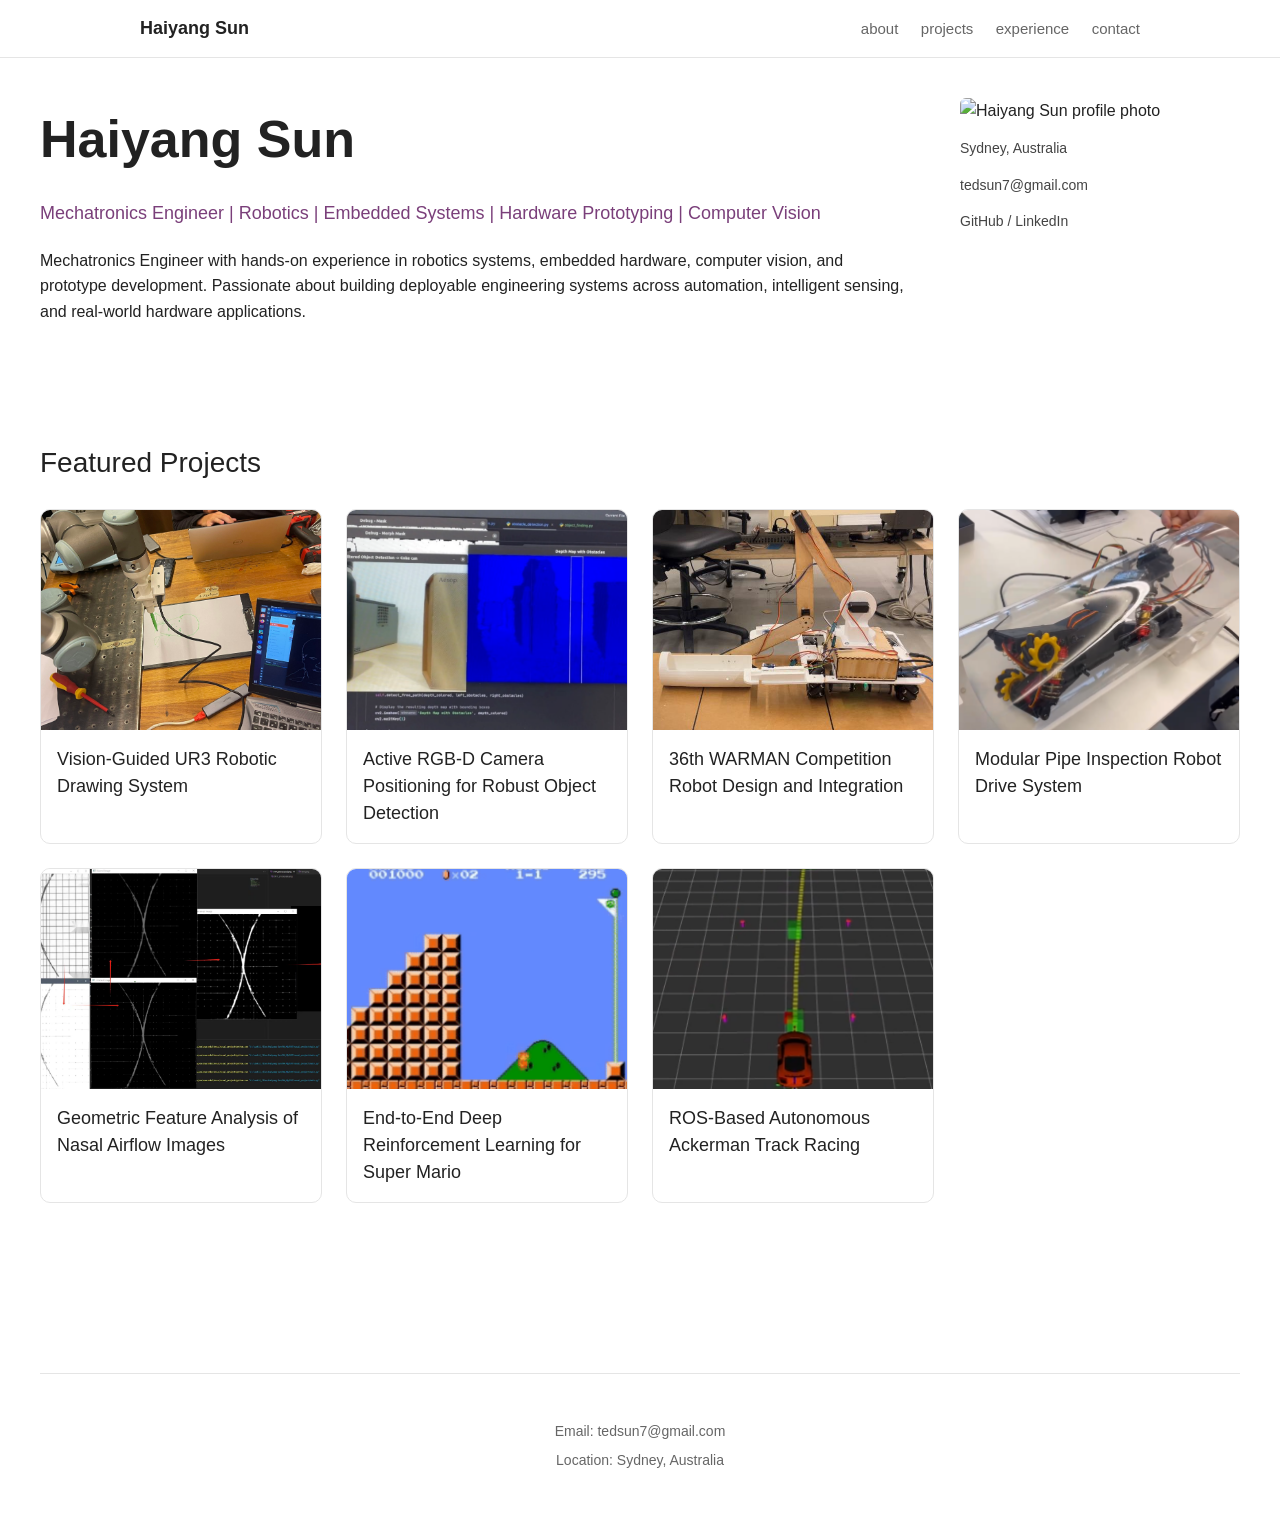
==== index.html @ cb41667a "Add files via upload" ====
<!DOCTYPE html>
<html lang="en">
<head>
  <meta charset="UTF-8" />
  <meta name="viewport" content="width=device-width, initial-scale=1.0" />
  <title>Haiyang Sun</title>
  <link rel="stylesheet" href="style.css" />
</head>
<body>
  <nav class="navbar">
    <div class="nav-container">
      <a href="#" class="nav-logo">Haiyang Sun</a>
      <div class="nav-links">
        <a href="#about">about</a>
        <a href="#projects">projects</a>
        <a href="#experience">experience</a>
        <a href="#contact">contact</a>
      </div>
    </div>
  </nav>

  <main class="container">
    <section id="about" class="hero">
      <div class="hero-text">
        <h1>Haiyang Sun</h1>
        <p class="subtitle">Mechatronics Engineer | Robotics | Embedded Systems | Hardware Prototyping | Computer Vision</p>
        <p>
          Mechatronics Engineer with hands-on experience in robotics systems, embedded hardware, computer vision, and prototype development. Passionate about building deployable engineering systems across automation, intelligent sensing, and real-world hardware applications.
        </p>
      </div>

      <div class="hero-image">
        <img src="images/test.jpg" alt="Haiyang Sun profile photo" />
        <div class="contact-mini">
          <p>Sydney, Australia</p>
          <p>tedsun7@gmail.com</p>
          <p>GitHub / LinkedIn</p>
        </div>
      </div>
    </section>

    <section id="projects" class="section">
      <h2>Featured Projects</h2>

      <div class="project-grid">
        <a href="projects/ur3.html" class="project-card">
          <img src="images/ur3.jpg" alt="UR3 Project" />
          <h3>Vision-Guided UR3 Robotic Drawing System</h3>
        </a>

        <a href="projects/rgbd.html" class="project-card">
          <img src="images/rgbd.jpg" alt="RGBD Project" />
          <h3>Active RGB-D Camera Positioning for Robust Object Detection</h3>
        </a>

        <a href="projects/warman.html" class="project-card">
          <img src="images/warman.jpg" alt="WARMAN Project" />
          <h3>36th WARMAN Competition Robot Design and Integration</h3>
        </a>

        <a href="projects/pipe_rob.html" class="project-card">
          <img src="images/pipe_rob.jpg" alt="PIPE_ROB Project" />
          <h3>Modular Pipe Inspection Robot Drive System</h3>
        </a>

        <a href="projects/airflow.html" class="project-card">
          <img src="images/airflow.jpg" alt="Airflow Project" />
          <h3>Geometric Feature Analysis of Nasal Airflow Images</h3>
        </a>

        <a href="projects/mario.html" class="project-card">
          <img src="images/mario.jpg" alt="Mario RL Project" />
          <h3>End-to-End Deep Reinforcement Learning for Super Mario</h3>
        </a>

        <a href="projects/auto_veh_sim.html" class="project-card">
          <img src="images/auto_veh_sim.jpg" alt="Auto Vehicle Simulation Project" />
          <h3>ROS-Based Autonomous Ackerman Track Racing</h3>
        </a>
      </div>
    </section>

    <section id="contact" class="footer-contact">
        <p>Email: tedsun7@gmail.com</p>
        <p>Location: Sydney, Australia</p>
    </section>

  </main>
</body>
</html>
---- style.css ----
body {
  margin: 0;
  font-family: Arial, Helvetica, sans-serif;
  color: #222;
  background: #fff;
  line-height: 1.6;
}

.navbar {
  border-bottom: 1px solid #e5e5e5;
  background: #fff;
}

.nav-container {
  max-width: 1000px;
  margin: 0 auto;
  padding: 14px 20px;
  display: flex;
  justify-content: space-between;
  align-items: center;
}

.nav-logo {
  font-weight: 600;
  text-decoration: none;
  color: #222;
  font-size: 18px;
}

.nav-links a {
  margin-left: 18px;
  text-decoration: none;
  color: #666;
  font-size: 15px;
}

.nav-links a:hover {
  color: #000;
}

.container {
  max-width: 1200px;
  margin: 0 auto;
  padding: 40px 32px;
}

.hero {
  display: flex;
  justify-content: space-between;
  align-items: flex-start;
  gap: 48px;
  margin-bottom: 60px;
}

.hero-text {
  flex: 1.5;
}

.hero-text h1 {
  font-size: 52px;
  margin: 0 0 10px;
}

.subtitle {
  color: #7a3f7a;
  font-size: 18px;
  margin-bottom: 20px;
}

.hero-image {
  flex: 1;
  max-width: 280px;
}

.hero-image img {
  width: 100%;
  border-radius: 6px;
  display: block;
  margin-bottom: 10px;
}


.contact-mini {
  font-size: 14px;
  color: #444;
}

.section {
  margin-top: 100px;
  margin-bottom: 50px;
}

.section h2 {
  font-size: 28px;
  font-weight: 500;
  margin-bottom: 24px;
}

.project-list {
  display: grid;
  gap: 18px;
}

.project-item h3 {
  margin: 0 0 6px;
  font-size: 20px;
}

.project-item p {
  margin: 0;
  color: #555;
}

.simple-list {
  padding-left: 18px;
  color: #444;
}

@media (max-width: 800px) {
  .hero {
    flex-direction: column;
  }

  .hero-image {
    max-width: 100%;
  }

  .hero-text h1 {
    font-size: 40px;
  }
}

.project-grid {
  display: grid;
  grid-template-columns: repeat(4, 1fr);
  gap: 24px;
}

@media (max-width: 1000px) {
  .project-grid {
    grid-template-columns: repeat(2, 1fr);
  }
}

.project-card {
  text-decoration: none;
  color: inherit;
  border: 1px solid #e5e5e5;
  border-radius: 10px;
  overflow: hidden;
  transition: transform 0.2s ease, box-shadow 0.2s ease;
  background: white;
}

.project-card:hover {
  transform: translateY(-4px);
  box-shadow: 0 6px 18px rgba(0, 0, 0, 0.08);
}

.project-card img {
  width: 100%;
  height: 220px;
  object-fit: cover;
  display: block;
}

.project-card h3 {
  margin: 0;
  padding: 16px;
  font-size: 18px;
  font-weight: 500;
  line-height: 1.5;
}

.back-link {
  display: inline-block;
  margin-bottom: 24px;
  text-decoration: none;
  color: #7a3f7a;
  font-size: 16px;
}

.back-link:hover {
  text-decoration: underline;
}

.footer-contact {
  margin-top: 170px;
  padding: 40px 0 20px;
  text-align: center;
  font-size: 14px;
  color: #666;
  border-top: 1px solid #e5e5e5;
}

.footer-contact p {
  margin: 6px 0;
}

.project-page {
  max-width: 1000px;
}

.project-subtitle {
  font-size: 18px;
  color: #666;
  margin-bottom: 30px;
  max-width: 800px;
}

.hero-project-image {
  width: 100%;
  border-radius: 10px;
  margin: 30px 0 60px;
}

.project-section {
  margin: 30px 0;
}

.project-section h2 {
  font-size: 30px;
  margin-bottom: 16px;
  font-weight: 400;
}

.overview-grid {
  display: grid;
  grid-template-columns: repeat(3, 1fr);
  gap: 30px;
}

.two-column {
  display: grid;
  grid-template-columns: 1.2fr 1fr;
  gap: 40px;
  align-items: center;
}

.side-image,
.section-image {
  width: 100%;
  border-radius: 10px;
}

.mapping-image {
  max-height: 360px;
  object-fit: contain;
}

.back-link {
  display: inline-block;
  margin-bottom: 30px;
  text-decoration: none;
  color: #7a3f7a;
  font-size: 16px;
}

.back-link:hover {
  text-decoration: underline;
}

.result-grid-3 {
  display: grid;
  grid-template-columns: repeat(3, 1fr);
  gap: 20px;
  margin-top: 30px;
  align-items: start;
}

.result-chart {
  width: 100%;
  max-height: 400px;
  object-fit: contain;
  border-radius: 18px;
}

.airflow-square {
  max-width: 420px;
  max-height: 300px;
  object-fit: contain;
  justify-self: center;
}

.warman-track {
  max-width: 60%;
  display: block;
  margin: 16px auto 0;
  border-radius: 10px;
}

.gif-compare-grid {
  display: grid;
  grid-template-columns: 1fr 1fr;
  gap: 24px;
  margin-top: 24px;
  align-items: start;
}

.gif-compare-grid img {
  width: 100%;
  border-radius: 10px;
}

.image-caption {
  margin-top: 10px;
  font-size: 13px;
  color: #666;
  text-align: center;
}
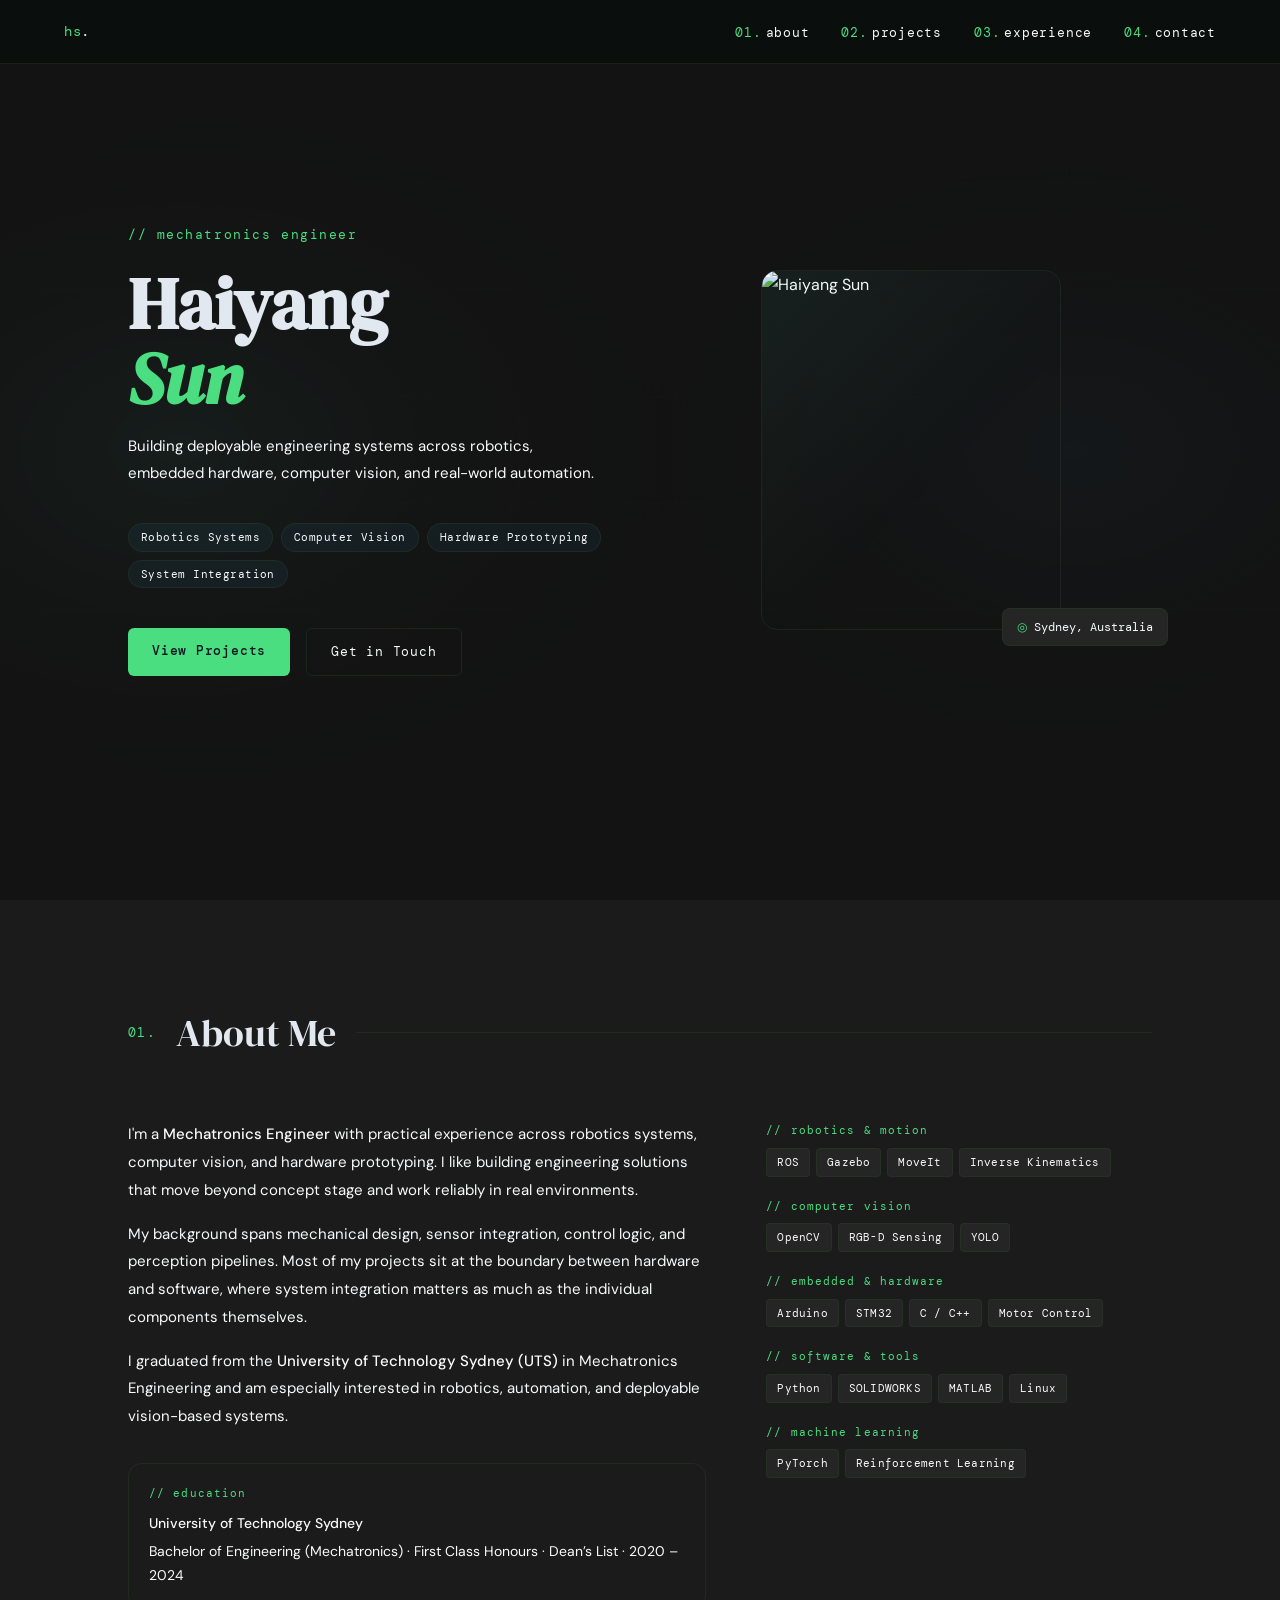
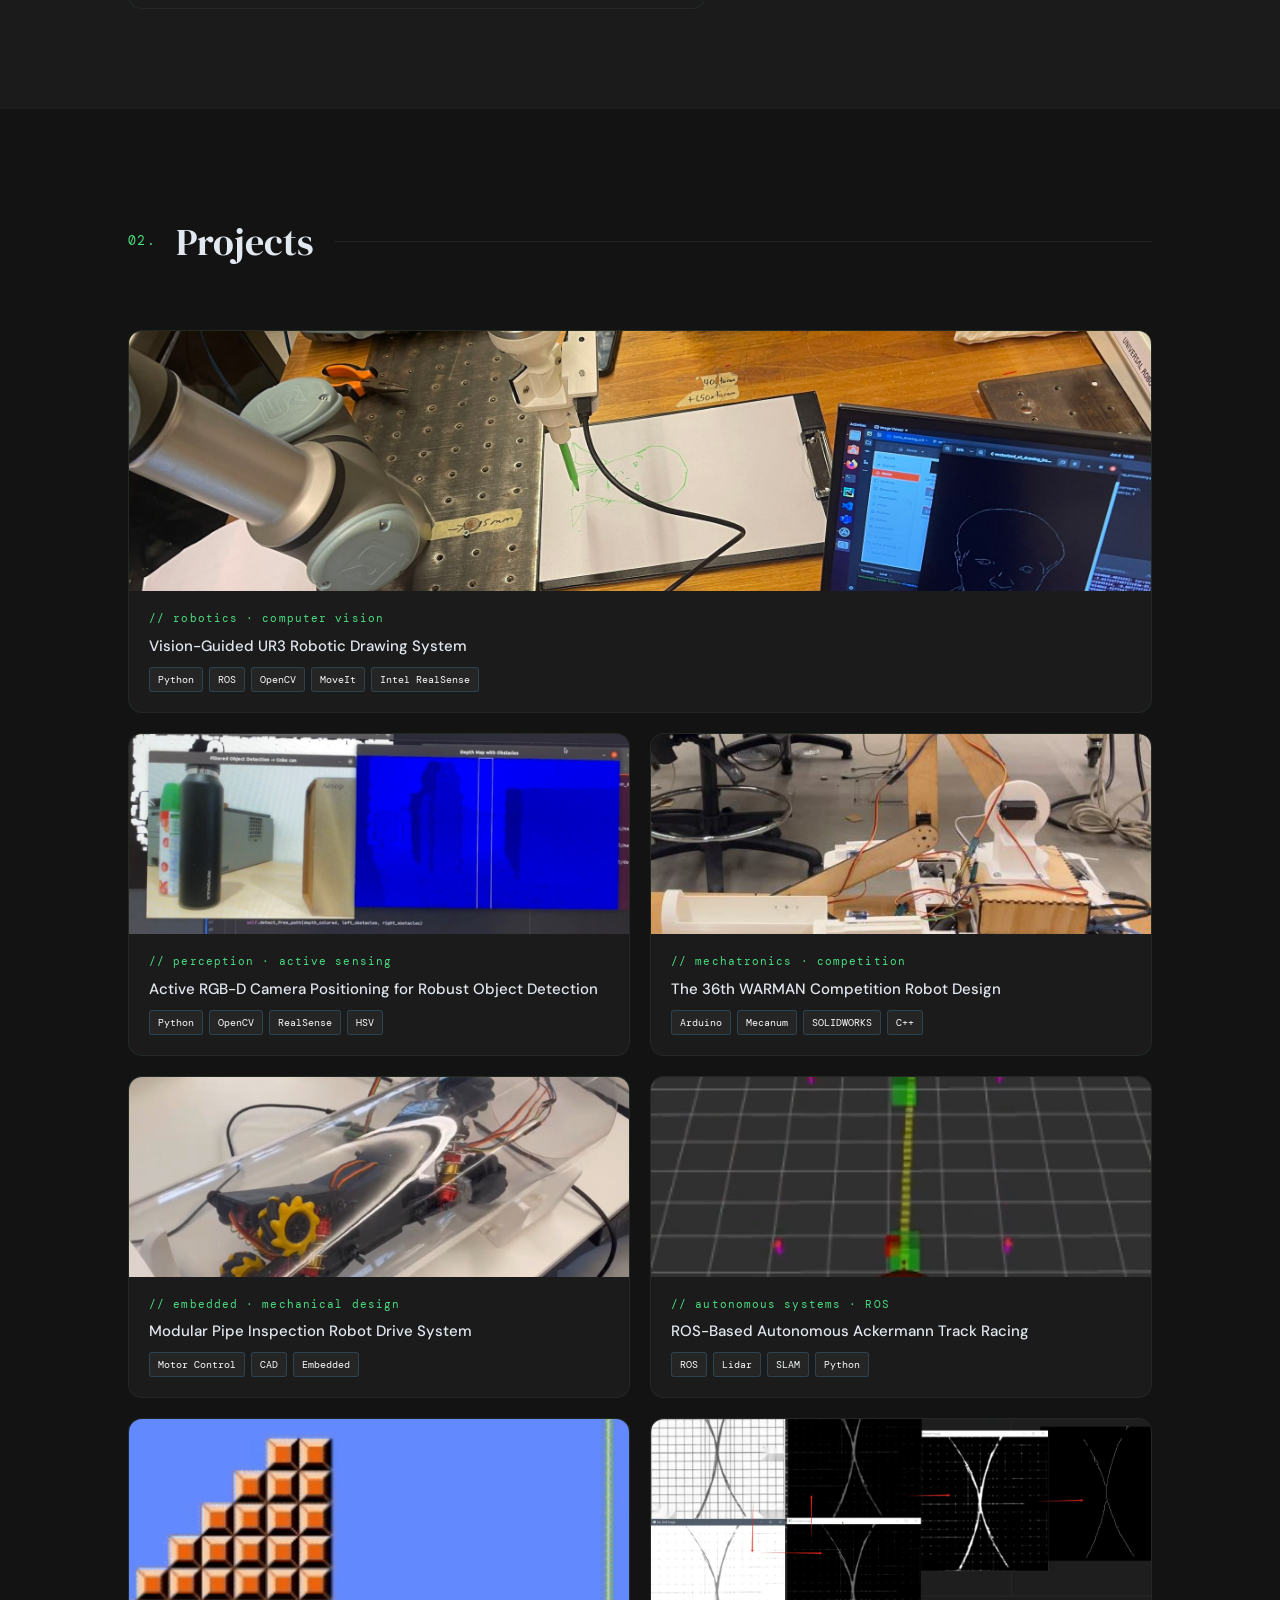
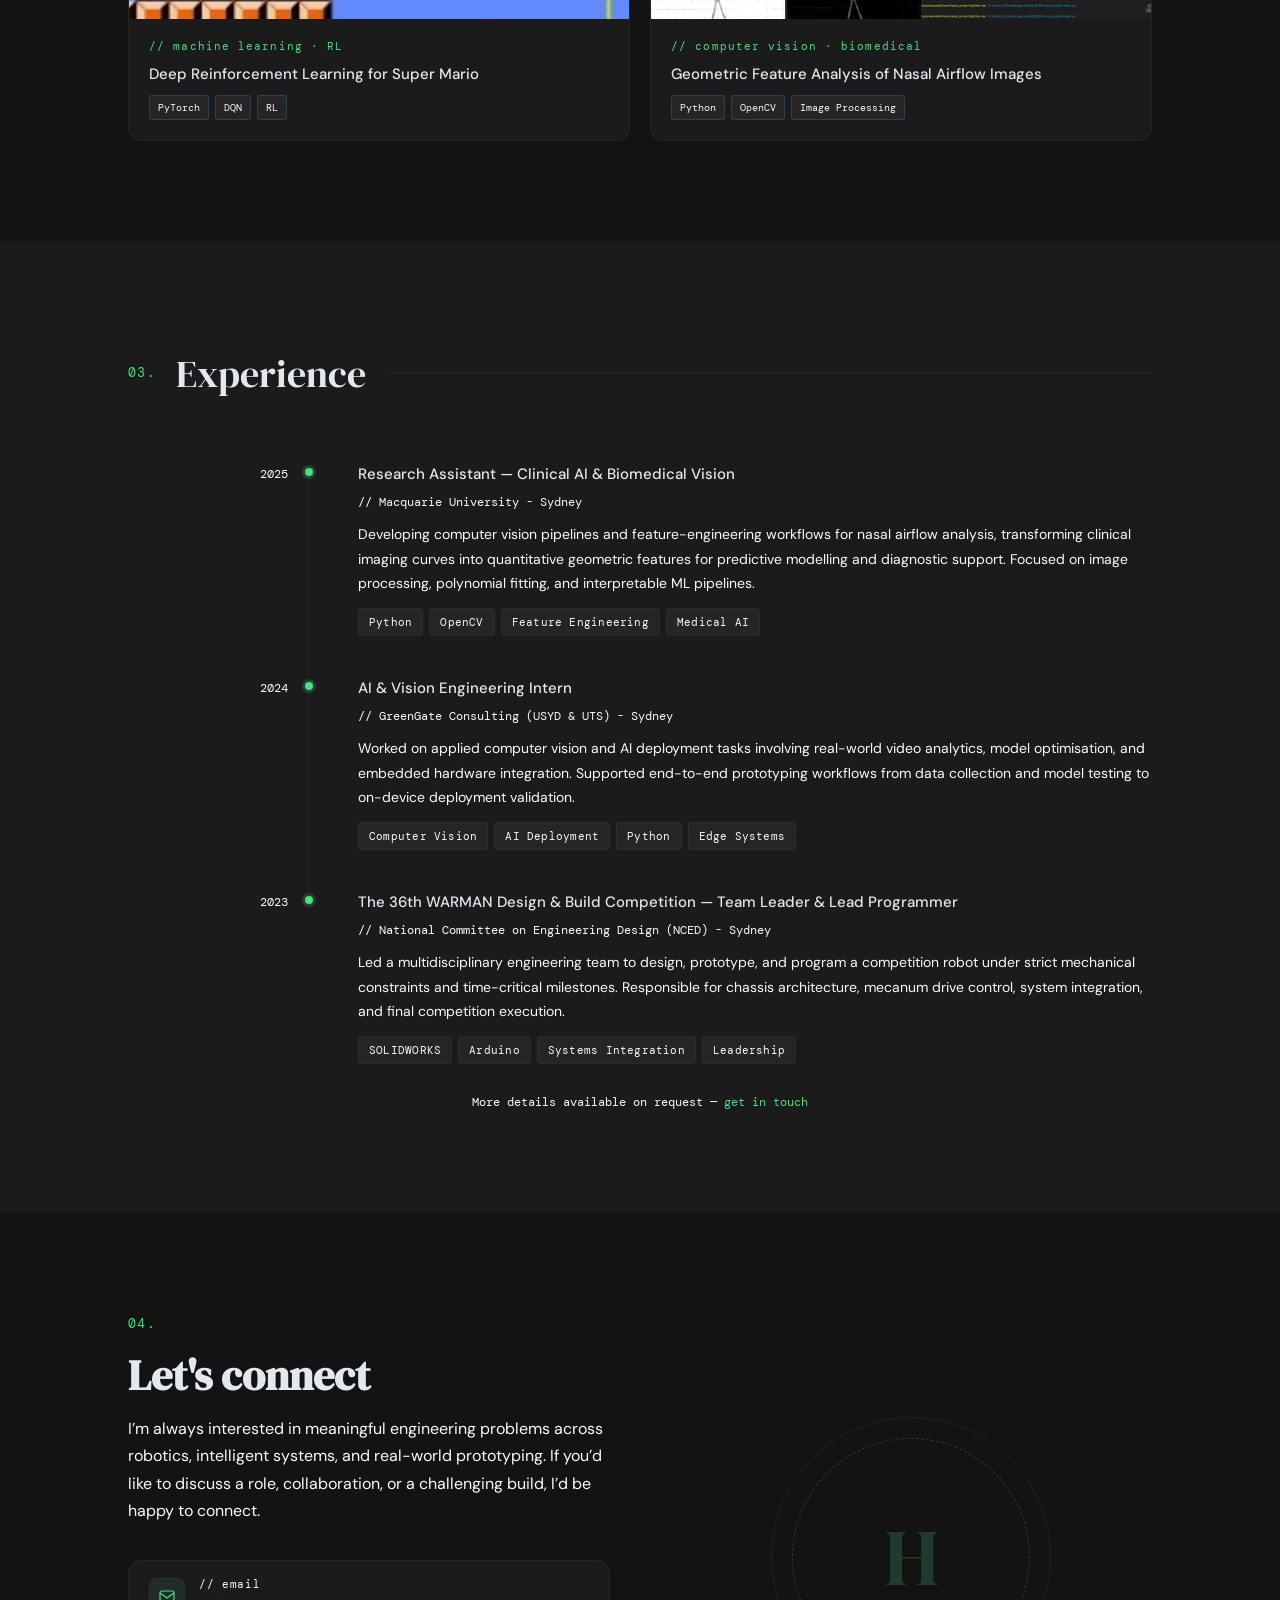
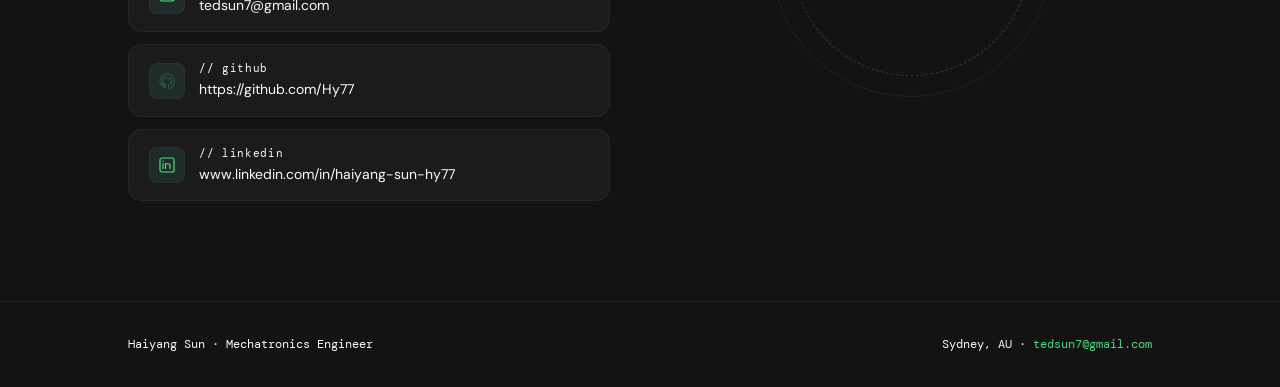
==== commit 5bc77b9d: "ver3" ====
--- a/index.html
+++ b/index.html
@@ -1,90 +1,969 @@
-<!DOCTYPE html>
-<html lang="en">
-<head>
-  <meta charset="UTF-8" />
-  <meta name="viewport" content="width=device-width, initial-scale=1.0" />
-  <title>Haiyang Sun</title>
-  <link rel="stylesheet" href="style.css" />
-</head>
-<body>
-  <nav class="navbar">
-    <div class="nav-container">
-      <a href="#" class="nav-logo">Haiyang Sun</a>
-      <div class="nav-links">
-        <a href="#about">about</a>
-        <a href="#projects">projects</a>
-        <a href="#experience">experience</a>
-        <a href="#contact">contact</a>
-      </div>
-    </div>
-  </nav>
-
-  <main class="container">
-    <section id="about" class="hero">
-      <div class="hero-text">
-        <h1>Haiyang Sun</h1>
-        <p class="subtitle">Mechatronics Engineer | Robotics | Embedded Systems | Hardware Prototyping | Computer Vision</p>
-        <p>
-          Mechatronics Engineer with hands-on experience in robotics systems, embedded hardware, computer vision, and prototype development. Passionate about building deployable engineering systems across automation, intelligent sensing, and real-world hardware applications.
-        </p>
-      </div>
-
-      <div class="hero-image">
-        <img src="images/test.jpg" alt="Haiyang Sun profile photo" />
-        <div class="contact-mini">
-          <p>Sydney, Australia</p>
-          <p>tedsun7@gmail.com</p>
-          <p>GitHub / LinkedIn</p>
-        </div>
-      </div>
-    </section>
-
-    <section id="projects" class="section">
-      <h2>Featured Projects</h2>
-
-      <div class="project-grid">
-        <a href="projects/ur3.html" class="project-card">
-          <img src="images/ur3.jpg" alt="UR3 Project" />
-          <h3>Vision-Guided UR3 Robotic Drawing System</h3>
-        </a>
-
-        <a href="projects/rgbd.html" class="project-card">
-          <img src="images/rgbd.jpg" alt="RGBD Project" />
-          <h3>Active RGB-D Camera Positioning for Robust Object Detection</h3>
-        </a>
-
-        <a href="projects/warman.html" class="project-card">
-          <img src="images/warman.jpg" alt="WARMAN Project" />
-          <h3>36th WARMAN Competition Robot Design and Integration</h3>
-        </a>
-
-        <a href="projects/pipe_rob.html" class="project-card">
-          <img src="images/pipe_rob.jpg" alt="PIPE_ROB Project" />
-          <h3>Modular Pipe Inspection Robot Drive System</h3>
-        </a>
-
-        <a href="projects/airflow.html" class="project-card">
-          <img src="images/airflow.jpg" alt="Airflow Project" />
-          <h3>Geometric Feature Analysis of Nasal Airflow Images</h3>
-        </a>
-
-        <a href="projects/mario.html" class="project-card">
-          <img src="images/mario.jpg" alt="Mario RL Project" />
-          <h3>End-to-End Deep Reinforcement Learning for Super Mario</h3>
-        </a>
-
-        <a href="projects/auto_veh_sim.html" class="project-card">
-          <img src="images/auto_veh_sim.jpg" alt="Auto Vehicle Simulation Project" />
-          <h3>ROS-Based Autonomous Ackerman Track Racing</h3>
-        </a>
-      </div>
-    </section>
-
-    <section id="contact" class="footer-contact">
-        <p>Email: tedsun7@gmail.com</p>
-        <p>Location: Sydney, Australia</p>
-    </section>
-
-  </main>
-</body>
-</html>+<!DOCTYPE html>
+<html lang="en">
+<head>
+  <meta charset="UTF-8" />
+  <meta name="viewport" content="width=device-width, initial-scale=1.0" />
+  <title>Haiyang Sun — Mechatronics Engineer</title>
+  <link rel="icon" href="data:image/svg+xml,<svg xmlns='http://www.w3.org/2000/svg' viewBox='0 0 100 100'><rect width='100' height='100' rx='16' fill='%230f2027'/><text y='.9em' font-size='62' x='12' font-family='Georgia,serif' fill='%2364ffda'>H</text></svg>">
+  <link rel="preconnect" href="https://fonts.googleapis.com">
+  <link href="https://fonts.googleapis.com/css2?family=DM+Serif+Display:ital@0;1&family=DM+Mono:wght@400;500&family=DM+Sans:wght@300;400;500&display=swap" rel="stylesheet">
+
+  <style>
+    :root {
+      --bg:       #131313;
+      --bg2:      #1b1b1b;
+      --bg3:      #252525;
+      --accent:   #4ade80;
+      --accent2:  #f8fafc;
+      --text:     #fafafa;
+      --muted:    #f8fafc;
+      --border:   rgba(44, 63, 45, 0.397);
+      --card-bg:  #1b1b1b;
+      --radius:   14px;
+      --mono:     'DM Mono', monospace;
+      --serif:    'DM Serif Display', serif;
+      --sans:     'DM Sans', sans-serif;
+    }
+
+    *, *::before, *::after { box-sizing: border-box; margin: 0; padding: 0; }
+
+    html { scroll-behavior: smooth; }
+
+    body {
+      background: var(--bg);
+      color: var(--text);
+      font-family: var(--sans);
+      font-size: 16px;
+      line-height: 1.7;
+      overflow-x: hidden;
+    }
+
+    /* ─── NAV ─── */
+    nav {
+      position: fixed; top: 0; left: 0; right: 0; z-index: 100;
+      display: flex; align-items: center; justify-content: space-between;
+      padding: 0 5vw;
+      height: 64px;
+      background: rgba(10,15,13,0.88);
+      backdrop-filter: blur(12px);
+      border-bottom: 0.5px solid var(--border);
+    }
+    .nav-logo {
+      font-family: var(--mono);
+      font-size: 14px;
+      color: var(--accent);
+      text-decoration: none;
+      letter-spacing: .04em;
+    }
+    .nav-links { display: flex; gap: 32px; list-style: none; }
+    .nav-links a {
+      font-family: var(--mono);
+      font-size: 13px;
+      color: var(--muted);
+      text-decoration: none;
+      letter-spacing: .06em;
+      transition: color .2s;
+    }
+    .nav-links a:hover { color: var(--accent); }
+    .nav-links a span { color: var(--accent); margin-right: 4px; }
+
+    /* ─── HERO ─── */
+    #hero {
+      min-height: 100vh;
+      display: grid;
+      grid-template-columns: 1fr 1fr;
+      align-items: center;
+      padding: 0 10vw;
+      gap: 60px;
+      position: relative;
+      overflow: hidden;
+    }
+    .hero-bg {
+      position: absolute; inset: 0; pointer-events: none; z-index: 0;
+    }
+    .hero-bg svg { width: 100%; height: 100%; opacity: .18; }
+    .hero-content { position: relative; z-index: 1; }
+    .hero-eyebrow {
+      font-family: var(--mono);
+      font-size: 13px;
+      color: var(--accent);
+      letter-spacing: .12em;
+      margin-bottom: 20px;
+      opacity: 0;
+      animation: fadeUp .6s .1s forwards;
+    }
+    .hero-name {
+      font-family: var(--serif);
+      font-size: clamp(72px, 11vw, 50%);
+      line-height: 1.05;
+      color: #e2e8f0;
+      margin-bottom: 16px;
+      opacity: 0;
+      animation: fadeUp .6s .2s forwards;
+    }
+    .hero-name em { color: var(--accent); font-style: italic; }
+    .hero-tagline {
+      font-size: 15px;
+      color: var(--muted);
+      max-width: 480px;
+      margin-bottom: 36px;
+      line-height: 1.8;
+      opacity: 0;
+      animation: fadeUp .6s .3s forwards;
+    }
+    .hero-pills {
+      display: flex; flex-wrap: wrap; gap: 8px;
+      margin-bottom: 40px;
+      opacity: 0;
+      animation: fadeUp .6s .4s forwards;
+    }
+    .pill {
+      font-family: var(--mono);
+      font-size: 11px;
+      padding: 4px 12px;
+      border-radius: 20px;
+      border: 0.5px solid var(--border);
+      color: var(--accent2);
+      background: rgba(72,180,247,0.06);
+      letter-spacing: .04em;
+    }
+    .hero-cta {
+      display: flex; gap: 16px; flex-wrap: wrap;
+      opacity: 0;
+      animation: fadeUp .6s .5s forwards;
+    }
+    .btn {
+      font-family: var(--mono);
+      font-size: 13px;
+      letter-spacing: .06em;
+      padding: 12px 24px;
+      border-radius: 6px;
+      text-decoration: none;
+      transition: all .2s;
+      cursor: pointer;
+      border: none;
+    }
+    .btn-primary {
+      background: var(--accent);
+      color: #0b1622;
+      font-weight: 500;
+    }
+    .btn-primary:hover { background: #4ddec0; transform: translateY(-1px); }
+    .btn-outline {
+      border: 0.5px solid var(--border);
+      color: var(--muted);
+      background: transparent;
+    }
+    .btn-outline:hover { border-color: var(--accent); color: var(--accent); }
+
+    .hero-photo {
+      position: relative; z-index: 1;
+      display: flex; align-items: center; justify-content: center;
+      opacity: 0; animation: fadeIn .8s .4s forwards;
+    }
+    .hero-photo-frame {
+      width: 300px; height: 360px;
+      border-radius: 16px;
+      overflow: hidden;
+      border: 0.5px solid var(--border);
+      position: relative;
+    }
+    .hero-photo-frame::before {
+      content: '';
+      position: absolute; inset: 0;
+      background: linear-gradient(135deg, rgba(100,255,218,.06) 0%, transparent 60%);
+      z-index: 1;
+    }
+    .hero-photo-frame img { width: 100%; height: 100%; object-fit: cover; }
+    .hero-location {
+      position: absolute; bottom: -16px; right: -16px;
+      background: var(--bg3);
+      border: 0.5px solid var(--border);
+      border-radius: 8px;
+      padding: 8px 14px;
+      font-family: var(--mono);
+      font-size: 12px;
+      color: var(--muted);
+    }
+    .hero-location span { color: var(--accent); }
+
+    /* ─── SECTION ─── */
+    section { padding: 100px 10vw; }
+    .section-header {
+      display: flex; align-items: center; gap: 20px;
+      margin-bottom: 56px;
+    }
+    .section-num {
+      font-family: var(--mono);
+      font-size: 13px;
+      color: var(--accent);
+      letter-spacing: .1em;
+    }
+    .section-title {
+      font-family: var(--serif);
+      font-size: clamp(1.8rem, 3vw, 2.4rem);
+      color: #e2e8f0;
+      font-weight: 400;
+    }
+    .section-line {
+      flex: 1; height: 0.5px;
+      background: var(--border);
+    }
+
+    /* ─── ABOUT ─── */
+    #about { background: var(--bg2); }
+    .about-grid {
+      display: grid;
+      grid-template-columns: 3fr 2fr;
+      gap: 60px;
+      align-items: start;
+    }
+    .about-text p {
+      color: var(--muted);
+      margin-bottom: 16px;
+      font-size: 15px;
+      line-height: 1.85;
+    }
+    .about-text p strong { color: var(--text); font-weight: 500; }
+    .about-edu {
+      margin-top: 32px;
+      padding: 20px;
+      border: 0.5px solid var(--border);
+      border-radius: var(--radius);
+      background: var(--card-bg);
+    }
+    .about-edu-label {
+      font-family: var(--mono);
+      font-size: 11px;
+      color: var(--accent);
+      letter-spacing: .1em;
+      margin-bottom: 10px;
+    }
+    .about-edu-name { font-size: 14px; color: var(--text); font-weight: 500; }
+    .about-edu-detail { font-size: 14px; color: var(--muted); margin-top: 4px; }
+    .skills-list { display: flex; flex-direction: column; gap: 20px; }
+    .skill-group-title {
+      font-family: var(--mono);
+      font-size: 11px;
+      color: var(--accent);
+      letter-spacing: .1em;
+      margin-bottom: 8px;
+    }
+    .skill-tags { display: flex; flex-wrap: wrap; gap: 6px; }
+    .skill-tag {
+      font-family: var(--mono);
+      font-size: 11px;
+      padding: 4px 10px;
+      border-radius: 4px;
+      border: 0.5px solid var(--border);
+      color: var(--text);
+      background: var(--bg3);
+      letter-spacing: .02em;
+    }
+
+    /* ─── PROJECTS ─── */
+    .projects-grid {
+      display: grid;
+      grid-template-columns: repeat(auto-fill, minmax(340px, 1fr));
+      gap: 20px;
+    }
+    .project-card {
+      background: var(--card-bg);
+      border: 0.5px solid var(--border);
+      border-radius: var(--radius);
+      overflow: hidden;
+      cursor: pointer;
+      text-decoration: none;
+      display: flex; flex-direction: column;
+      transition: border-color .25s, transform .25s;
+      position: relative;
+    }
+    .project-card:hover {
+      border-color: rgba(255, 255, 255, 0.35);
+      transform: translateY(-4px);
+    }
+    .project-card.featured {
+      grid-column: span 2;
+    }
+    .card-img {
+      position: relative;
+      overflow: hidden;
+    }
+    .project-card.featured .card-img { height: 260px; }
+    .project-card:not(.featured) .card-img { height: 200px; }
+    .card-img img {
+      width: 100%; height: 100%;
+      object-fit: cover;
+      transition: transform .4s ease;
+      display: block;
+    }
+    .project-card:hover .card-img img { transform: scale(1.05); }
+    .card-overlay {
+      position: absolute; inset: 0;
+      background: linear-gradient(to top, rgba(11,22,34,.95) 0%, rgba(11,22,34,.2) 60%, transparent 100%);
+      opacity: 0;
+      transition: opacity .3s;
+      display: flex; align-items: flex-end;
+      padding: 20px;
+    }
+    .project-card:hover .card-overlay { opacity: 1; }
+    .card-overlay-text {
+      font-size: 13px;
+      color: var(--text);
+      line-height: 1.6;
+    }
+    .card-body { padding: 18px 20px 20px; flex: 1; }
+    .card-category {
+      font-family: var(--mono);
+      font-size: 11px;
+      color: var(--accent);
+      letter-spacing: .1em;
+      margin-bottom: 8px;
+    }
+    .card-title {
+      font-size: 15px;
+      color: #e2e8f0;
+      font-weight: 500;
+      margin-bottom: 10px;
+      line-height: 1.4;
+    }
+    .card-tags { display: flex; flex-wrap: wrap; gap: 6px; }
+    .card-tag {
+      font-family: var(--mono);
+      font-size: 10px;
+      padding: 3px 8px;
+      border-radius: 3px;
+      background: var(--bg3);;
+      color: var(--accent2);
+      border: 0.5px solid rgba(72,180,247,0.2);
+    }
+    .card-arrow {
+      position: absolute; top: 16px; right: 16px;
+      width: 28px; height: 28px;
+      border-radius: 50%;
+      border: 0.5px solid var(--border);
+      display: flex; align-items: center; justify-content: center;
+      background: var(--card-bg);
+      transition: all .2s;
+      opacity: 0;
+    }
+    .project-card:hover .card-arrow { opacity: 1; transform: rotate(-45deg); }
+    .card-arrow svg { width: 12px; height: 12px; stroke: var(--accent); fill: none; }
+
+    /* ─── EXPERIENCE ─── */
+    #experience { background: var(--bg2); }
+    .exp-timeline { display: flex; flex-direction: column; gap: 0; }
+    .exp-item {
+      display: grid;
+      grid-template-columns: 160px 1fr;
+      gap: 40px;
+      position: relative;
+      padding-bottom: 40px;
+    }
+    .exp-item::before {
+      content: '';
+      position: absolute;
+      left: 160px; top: 8px; bottom: 0;
+      width: 0.5px;
+      background: var(--border);
+      margin-left: 20px;
+    }
+    .exp-item:last-child { padding-bottom: 0; }
+    .exp-item:last-child::before { display: none; }
+    .exp-date {
+      font-family: var(--mono);
+      font-size: 12px;
+      color: var(--muted);
+      padding-top: 2px;
+      text-align: right;
+    }
+    .exp-dot {
+      position: absolute;
+      left: 160px; top: 6px;
+      width: 8px; height: 8px;
+      border-radius: 50%;
+      background: var(--accent);
+      margin-left: 17px;
+      box-shadow: 0 0 0 3px rgba(100,255,218,.15);
+    }
+    .exp-content { padding-left: 30px; }
+    .exp-role { font-size: 15px; color: #e2e8f0; font-weight: 500; }
+    .exp-org { font-family: var(--mono); font-size: 12px; color: var(--accent2); margin: 4px 0 10px; }
+    .exp-desc { font-size: 14px; color: var(--muted); line-height: 1.75; }
+    .exp-tags { display: flex; flex-wrap: wrap; gap: 6px; margin-top: 12px; }
+
+    /* ─── CONTACT ─── */
+    .contact-wrap {
+      display: grid;
+      grid-template-columns: 1fr 1fr;
+      gap: 60px;
+      align-items: center;
+    }
+    .contact-heading {
+      font-family: var(--serif);
+      font-size: 42px;
+      color: #e2e8f0;
+      margin-bottom: 16px;
+      line-height: 1.15;
+    }
+    .contact-heading em { color: var(--accent); font-style: italic; }
+    .contact-sub { font-size: 14px; color: var(--muted); line-height: 1.8; max-width: 400px; }
+    .contact-links { display: flex; flex-direction: column; gap: 12px; margin-top: 36px; }
+    .contact-link {
+      display: flex; align-items: center; gap: 14px;
+      padding: 14px 20px;
+      border: 0.5px solid var(--border);
+      border-radius: var(--radius);
+      background: var(--card-bg);
+      text-decoration: none;
+      transition: all .2s;
+      color: var(--text);
+    }
+    .contact-link:hover { border-color: rgba(100,255,218,.35); background: var(--bg3); }
+    .contact-link-icon {
+      width: 36px; height: 36px;
+      border-radius: 8px;
+      background: rgba(100,255,218,.08);
+      border: 0.5px solid var(--border);
+      display: flex; align-items: center; justify-content: center;
+      flex-shrink: 0;
+    }
+    .contact-link-icon svg { width: 16px; height: 16px; stroke: var(--accent); fill: none; }
+    .contact-link-label { font-size: 11px; color: var(--muted); font-family: var(--mono); letter-spacing:.06em; }
+    .contact-link-value { font-size: 14px; color: var(--text); }
+    .contact-right {
+      display: flex; justify-content: center; align-items: center;
+    }
+    .contact-graphic {
+      width: 280px; height: 280px;
+      border-radius: 50%;
+      border: 0.5px solid var(--border);
+      display: flex; align-items: center; justify-content: center;
+      position: relative;
+    }
+    .contact-graphic::before {
+      content: '';
+      position: absolute; inset: 20px;
+      border-radius: 50%;
+      border: 0.5px dashed rgba(100,255,218,.2);
+      animation: spin 20s linear infinite;
+    }
+    .contact-graphic-inner {
+      font-family: var(--serif);
+      font-size: 5rem;
+      color: var(--accent);
+      opacity: .2;
+    }
+
+    /* ─── FOOTER ─── */
+    footer {
+      padding: 32px 10vw;
+      border-top: 0.5px solid var(--border);
+      display: flex;
+      justify-content: space-between;
+      align-items: center;
+      font-family: var(--mono);
+      font-size: 12px;
+      color: var(--muted);
+    }
+
+    /* ─── ANIMATIONS ─── */
+    @keyframes fadeUp {
+      from { opacity: 0; transform: translateY(20px); }
+      to   { opacity: 1; transform: translateY(0); }
+    }
+    @keyframes fadeIn {
+      from { opacity: 0; } to { opacity: 1; }
+    }
+    @keyframes spin {
+      from { transform: rotate(0deg); } to { transform: rotate(360deg); }
+    }
+
+    /* fade-in on scroll */
+    .reveal {
+      opacity: 0;
+      transform: translateY(24px);
+      transition: opacity .55s ease, transform .55s ease;
+    }
+    .reveal.visible {
+      opacity: 1;
+      transform: none;
+    }
+
+    /* ─── RESPONSIVE ─── */
+    @media (max-width: 900px) {
+      #hero { grid-template-columns: 1fr; text-align: center; padding-top: 100px; }
+      .hero-photo { display: none; }
+      .hero-pills { justify-content: center; }
+      .hero-cta { justify-content: center; }
+      .about-grid { grid-template-columns: 1fr; }
+      .project-card.featured { grid-column: span 1; }
+      .contact-wrap { grid-template-columns: 1fr; }
+      .contact-right { display: none; }
+      .exp-item { grid-template-columns: 1fr; }
+      .exp-item::before { display: none; }
+      .exp-dot { display: none; }
+      .exp-date { text-align: left; }
+      .exp-content { padding-left: 0; }
+    }
+    @media (max-width: 600px) {
+      section { padding: 70px 6vw; }
+      nav { padding: 0 6vw; }
+      .nav-links { gap: 20px; }
+    }
+  </style>
+</head>
+<body>
+
+  <!-- NAV -->
+  <nav>
+    <a href="#hero" class="nav-logo">hs<span style="color:var(--muted)">.</span></a>
+    <ul class="nav-links">
+      <li><a href="#about"><span>01.</span>about</a></li>
+      <li><a href="#projects"><span>02.</span>projects</a></li>
+      <li><a href="#experience"><span>03.</span>experience</a></li>
+      <li><a href="#contact"><span>04.</span>contact</a></li>
+    </ul>
+  </nav>
+
+  <!-- HERO -->
+  <section id="hero">
+    <div class="hero-bg">
+      <svg viewBox="0 0 1200 700" xmlns="http://www.w3.org/2000/svg">
+        <defs>
+          <radialGradient id="rg1" cx="30%" cy="50%">
+            <stop offset="0%" stop-color="#64ffda" stop-opacity=".25"/>
+            <stop offset="100%" stop-color="transparent"/>
+          </radialGradient>
+          <radialGradient id="rg2" cx="70%" cy="50%">
+            <stop offset="0%" stop-color="#48b4f7" stop-opacity=".18"/>
+            <stop offset="100%" stop-color="transparent"/>
+          </radialGradient>
+        </defs>
+        <ellipse cx="360" cy="350" rx="480" ry="340" fill="url(#rg1)"/>
+        <ellipse cx="840" cy="350" rx="420" ry="300" fill="url(#rg2)"/>
+        <!-- grid lines -->
+        <g stroke="#64ffda" stroke-opacity=".07" stroke-width=".5">
+          <line x1="0" y1="100" x2="1200" y2="100"/>
+          <line x1="0" y1="200" x2="1200" y2="200"/>
+          <line x1="0" y1="300" x2="1200" y2="300"/>
+          <line x1="0" y1="400" x2="1200" y2="400"/>
+          <line x1="0" y1="500" x2="1200" y2="500"/>
+          <line x1="0" y1="600" x2="1200" y2="600"/>
+          <line x1="200" y1="0" x2="200" y2="700"/>
+          <line x1="400" y1="0" x2="400" y2="700"/>
+          <line x1="600" y1="0" x2="600" y2="700"/>
+          <line x1="800" y1="0" x2="800" y2="700"/>
+          <line x1="1000" y1="0" x2="1000" y2="700"/>
+        </g>
+      </svg>
+    </div>
+
+    <div class="hero-content">
+      <p class="hero-eyebrow">// mechatronics engineer</p>
+      <h1 class="hero-name">Haiyang<br><em>Sun</em></h1>
+      <p class="hero-tagline">
+        Building deployable engineering systems across robotics, embedded hardware, computer vision, and real-world automation.
+      </p>
+      <div class="hero-pills">
+        <span class="pill">Robotics Systems</span>
+        <span class="pill">Computer Vision</span>
+        <span class="pill">Hardware Prototyping</span>
+        <span class="pill">System Integration</span>
+        <!-- <span class="pill">Sydney, AU</span> -->
+      </div>
+      <div class="hero-cta">
+        <a href="#projects" class="btn btn-primary">View Projects</a>
+        <a href="#contact" class="btn btn-outline">Get in Touch</a>
+      </div>
+    </div>
+
+    <div class="hero-photo">
+      <div class="hero-photo-frame">
+        <img src="https://hy77.github.io/images/test.jpg" alt="Haiyang Sun" />
+      </div>
+      <div class="hero-location"><span>◎</span> Sydney, Australia</div>
+    </div>
+  </section>
+
+  <!-- ABOUT -->
+  <section id="about">
+    <div class="section-header reveal">
+      <span class="section-num">01.</span>
+      <h2 class="section-title">About Me</h2>
+      <div class="section-line"></div>
+    </div>
+    <div class="about-grid">
+      <div class="about-text reveal">
+        <p>I'm a <strong>Mechatronics Engineer</strong> with practical experience across robotics systems, computer vision, and hardware prototyping. I like building engineering solutions that move beyond concept stage and work reliably in real environments.</p>
+        <p>My background spans mechanical design, sensor integration, control logic, and perception pipelines. Most of my projects sit at the boundary between hardware and software, where system integration matters as much as the individual components themselves.</p>
+        <p>I graduated from the <strong>University of Technology Sydney (UTS)</strong> in Mechatronics Engineering and am especially interested in robotics, automation, and deployable vision-based systems.</p>
+        <div class="about-edu">
+          <div class="about-edu-label">// education</div>
+          <div class="about-edu-name">University of Technology Sydney</div>
+          <div class="about-edu-detail">Bachelor of Engineering (Mechatronics) · First Class Honours · Dean’s List · 2020 – 2024</div>
+        </div>
+      </div>
+      <div class="skills-list reveal">
+        <div>
+          <div class="skill-group-title">// robotics & motion</div>
+          <div class="skill-tags">
+            <span class="skill-tag">ROS</span>
+            <span class="skill-tag">Gazebo</span>
+            <span class="skill-tag">MoveIt</span>
+            <span class="skill-tag">Inverse Kinematics</span>
+          </div>
+        </div>
+        <div>
+          <div class="skill-group-title">// computer vision</div>
+          <div class="skill-tags">
+            <span class="skill-tag">OpenCV</span>
+            <span class="skill-tag">RGB-D Sensing</span>
+            <span class="skill-tag">YOLO</span>
+          </div>
+        </div>
+        <div>
+          <div class="skill-group-title">// embedded & hardware</div>
+          <div class="skill-tags">
+            <span class="skill-tag">Arduino</span>
+            <span class="skill-tag">STM32</span>
+            <span class="skill-tag">C / C++</span>
+            <span class="skill-tag">Motor Control</span>
+          </div>
+        </div>
+        <div>
+          <div class="skill-group-title">// software & tools</div>
+          <div class="skill-tags">
+            <span class="skill-tag">Python</span>
+            <span class="skill-tag">SOLIDWORKS</span>
+            <span class="skill-tag">MATLAB</span>
+            <span class="skill-tag">Linux</span>
+          </div>
+        </div>
+        <div>
+          <div class="skill-group-title">// machine learning</div>
+          <div class="skill-tags">
+            <span class="skill-tag">PyTorch</span>
+            <span class="skill-tag">Reinforcement Learning</span>
+          </div>
+        </div>
+      </div>
+    </div>
+  </section>
+
+  <!-- PROJECTS -->
+  <section id="projects">
+    <div class="section-header reveal">
+      <span class="section-num">02.</span>
+      <h2 class="section-title">Projects</h2>
+      <div class="section-line"></div>
+    </div>
+    <div class="projects-grid">
+
+      <!-- Featured -->
+      <a class="project-card featured reveal" href="projects/ur3.html">
+        <div class="card-img">
+          <img src="images/ur3.jpg" alt="UR3 Drawing System" />
+          <div class="card-overlay">
+            <div class="card-overlay-text">Converts a selfie into vectorized contours and reproduces it on paper using a UR3 arm — sub-2mm drawing error across full page area.</div>
+          </div>
+        </div>
+        <div class="card-body">
+          <div class="card-category">// robotics · computer vision</div>
+          <div class="card-title">Vision-Guided UR3 Robotic Drawing System</div>
+          <div class="card-tags">
+            <span class="card-tag">Python</span>
+            <span class="card-tag">ROS</span>
+            <span class="card-tag">OpenCV</span>
+            <span class="card-tag">MoveIt</span>
+            <span class="card-tag">Intel RealSense</span>
+          </div>
+        </div>
+        <div class="card-arrow">
+          <svg viewBox="0 0 16 16"><path d="M3 13L13 3M13 3H6M13 3V10" stroke-width="1.5" stroke-linecap="round" stroke-linejoin="round"/></svg>
+        </div>
+      </a>
+
+      <a class="project-card reveal" href="projects/rgbd.html">
+        <div class="card-img">
+          <img src="images/rgbd.jpg" alt="RGB-D Camera" />
+          <div class="card-overlay">
+            <div class="card-overlay-text">Dynamically optimizes camera viewpoints using RealSense D435 to improve detection confidence under occlusion and lighting challenges.</div>
+          </div>
+        </div>
+        <div class="card-body">
+          <div class="card-category">// perception · active sensing</div>
+          <div class="card-title">Active RGB-D Camera Positioning for Robust Object Detection</div>
+          <div class="card-tags">
+            <span class="card-tag">Python</span>
+            <span class="card-tag">OpenCV</span>
+            <span class="card-tag">RealSense</span>
+            <span class="card-tag">HSV</span>
+          </div>
+        </div>
+        <div class="card-arrow">
+          <svg viewBox="0 0 16 16"><path d="M3 13L13 3M13 3H6M13 3V10" stroke-width="1.5" stroke-linecap="round" stroke-linejoin="round"/></svg>
+        </div>
+      </a>
+
+      <a class="project-card reveal" href="projects/warman.html">
+        <div class="card-img">
+          <img src="images/warman.jpg" alt="WARMAN Robot" />
+          <div class="card-overlay">
+            <div class="card-overlay-text">Team-led competition robot with Mecanum drive, robotic arm, and anti-rollover system. Designed for ball collection and silo placement.</div>
+          </div>
+        </div>
+        <div class="card-body">
+          <div class="card-category">// mechatronics · competition</div>
+          <div class="card-title">The 36th WARMAN Competition Robot Design</div>
+          <div class="card-tags">
+            <span class="card-tag">Arduino</span>
+            <span class="card-tag">Mecanum</span>
+            <span class="card-tag">SOLIDWORKS</span>
+            <span class="card-tag">C++</span>
+          </div>
+        </div>
+        <div class="card-arrow">
+          <svg viewBox="0 0 16 16"><path d="M3 13L13 3M13 3H6M13 3V10" stroke-width="1.5" stroke-linecap="round" stroke-linejoin="round"/></svg>
+        </div>
+      </a>
+
+      <a class="project-card reveal" href="projects/pipe_rob.html">
+        <div class="card-img">
+          <img src="images/pipe_rob.jpg" alt="Pipe Inspection Robot" />
+          <div class="card-overlay">
+            <div class="card-overlay-text">Modular drive system for navigating pipe networks — designed for compactness, traction, and adaptability to varying pipe diameters.</div>
+          </div>
+        </div>
+        <div class="card-body">
+          <div class="card-category">// embedded · mechanical design</div>
+          <div class="card-title">Modular Pipe Inspection Robot Drive System</div>
+          <div class="card-tags">
+            <span class="card-tag">Motor Control</span>
+            <span class="card-tag">CAD</span>
+            <span class="card-tag">Embedded</span>
+          </div>
+        </div>
+        <div class="card-arrow">
+          <svg viewBox="0 0 16 16"><path d="M3 13L13 3M13 3H6M13 3V10" stroke-width="1.5" stroke-linecap="round" stroke-linejoin="round"/></svg>
+        </div>
+      </a>
+
+      <a class="project-card reveal" href="projects/auto_veh_sim.html">
+        <div class="card-img">
+          <img src="images/auto_veh_sim.jpg" alt="Autonomous Vehicle" />
+          <div class="card-overlay">
+            <div class="card-overlay-text">ROS-based autonomous Ackermann vehicle navigating a simulated race track using lidar, localization, and path planning.</div>
+          </div>
+        </div>
+        <div class="card-body">
+          <div class="card-category">// autonomous systems · ROS</div>
+          <div class="card-title">ROS-Based Autonomous Ackermann Track Racing</div>
+          <div class="card-tags">
+            <span class="card-tag">ROS</span>
+            <span class="card-tag">Lidar</span>
+            <span class="card-tag">SLAM</span>
+            <span class="card-tag">Python</span>
+          </div>
+        </div>
+        <div class="card-arrow">
+          <svg viewBox="0 0 16 16"><path d="M3 13L13 3M13 3H6M13 3V10" stroke-width="1.5" stroke-linecap="round" stroke-linejoin="round"/></svg>
+        </div>
+      </a>
+
+      <a class="project-card reveal" href="projects/mario.html">
+        <div class="card-img">
+          <img src="images/mario.jpg" alt="Mario RL" />
+          <div class="card-overlay">
+            <div class="card-overlay-text">End-to-end deep reinforcement learning agent trained to play Super Mario Bros using PPO and reward shaping.</div>
+          </div>
+        </div>
+        <div class="card-body">
+          <div class="card-category">// machine learning · RL</div>
+          <div class="card-title">Deep Reinforcement Learning for Super Mario</div>
+          <div class="card-tags">
+            <span class="card-tag">PyTorch</span>
+            <span class="card-tag">DQN</span>
+            <span class="card-tag">RL</span>
+          </div>
+        </div>
+        <div class="card-arrow">
+          <svg viewBox="0 0 16 16"><path d="M3 13L13 3M13 3H6M13 3V10" stroke-width="1.5" stroke-linecap="round" stroke-linejoin="round"/></svg>
+        </div>
+      </a>
+
+      <a class="project-card reveal" href="projects/airflow.html">
+        <div class="card-img">
+          <img src="images/airflow.jpg" alt="Nasal Airflow" />
+          <div class="card-overlay">
+            <div class="card-overlay-text">Geometric feature extraction from nasal cavity airflow images for medical analysis and diagnostic support.</div>
+          </div>
+        </div>
+        <div class="card-body">
+          <div class="card-category">// computer vision · biomedical</div>
+          <div class="card-title">Geometric Feature Analysis of Nasal Airflow Images</div>
+          <div class="card-tags">
+            <span class="card-tag">Python</span>
+            <span class="card-tag">OpenCV</span>
+            <span class="card-tag">Image Processing</span>
+          </div>
+        </div>
+        <div class="card-arrow">
+          <svg viewBox="0 0 16 16"><path d="M3 13L13 3M13 3H6M13 3V10" stroke-width="1.5" stroke-linecap="round" stroke-linejoin="round"/></svg>
+        </div>
+      </a>
+
+    </div>
+  </section>
+
+  <!-- EXPERIENCE -->
+  <section id="experience">
+    <div class="section-header reveal">
+      <span class="section-num">03.</span>
+      <h2 class="section-title">Experience</h2>
+      <div class="section-line"></div>
+    </div>
+    <div class="exp-timeline">
+
+      <div class="exp-item reveal">
+        <div class="exp-date">2025</div>
+        <div class="exp-dot"></div>
+        <div class="exp-content">
+          <div class="exp-role">Research Assistant — Clinical AI & Biomedical Vision</div>
+          <div class="exp-org">// Macquarie University - Sydney</div>
+          <div class="exp-desc">
+            Developing computer vision pipelines and feature-engineering workflows for nasal airflow analysis,
+            transforming clinical imaging curves into quantitative geometric features for predictive modelling
+            and diagnostic support. Focused on image processing, polynomial fitting, and interpretable ML pipelines.
+          </div>
+          <div class="exp-tags">
+            <span class="skill-tag">Python</span>
+            <span class="skill-tag">OpenCV</span>
+            <span class="skill-tag">Feature Engineering</span>
+            <span class="skill-tag">Medical AI</span>
+          </div>
+        </div>
+      </div>
+
+      <div class="exp-item reveal">
+        <div class="exp-date">2024</div>
+        <div class="exp-dot"></div>
+        <div class="exp-content">
+          <div class="exp-role">AI & Vision Engineering Intern</div>
+          <div class="exp-org">// GreenGate Consulting (USYD & UTS) - Sydney</div>
+          <div class="exp-desc">
+            Worked on applied computer vision and AI deployment tasks involving real-world video analytics,
+            model optimisation, and embedded hardware integration. Supported end-to-end prototyping workflows
+            from data collection and model testing to on-device deployment validation.
+          </div>
+          <div class="exp-tags">
+            <span class="skill-tag">Computer Vision</span>
+            <span class="skill-tag">AI Deployment</span>
+            <span class="skill-tag">Python</span>
+            <span class="skill-tag">Edge Systems</span>
+          </div>
+        </div>
+      </div>
+
+      <div class="exp-item reveal">
+        <div class="exp-date">2023</div>
+        <div class="exp-dot"></div>
+        <div class="exp-content">
+          <div class="exp-role">The 36th WARMAN Design & Build Competition — Team Leader & Lead Programmer</div>
+          <div class="exp-org">// National Committee on Engineering Design (NCED) - Sydney</div>
+          <div class="exp-desc">
+            Led a multidisciplinary engineering team to design, prototype, and program a competition robot
+            under strict mechanical constraints and time-critical milestones. Responsible for chassis architecture,
+            mecanum drive control, system integration, and final competition execution.
+          </div>
+          <div class="exp-tags">
+            <span class="skill-tag">SOLIDWORKS</span>
+            <span class="skill-tag">Arduino</span>
+            <span class="skill-tag">Systems Integration</span>
+            <span class="skill-tag">Leadership</span>
+          </div>
+        </div>
+      </div>
+
+    </div>
+    </div>
+    <p style="margin-top:28px; font-family:var(--mono); font-size:12px; color:var(--muted); text-align:center;">
+      More details available on request — <a href="#contact" style="color:var(--accent);text-decoration:none;">get in touch</a>
+    </p>
+  </section>
+
+  <!-- CONTACT -->
+  <section id="contact">
+    <div class="contact-wrap">
+      <div class="contact-left reveal">
+        <div class="section-num" style="margin-bottom:16px">04.</div>
+        <h2 class="contact-heading">Let's connect</h2>
+        <p class="contact-sub"><p>
+          I’m always interested in meaningful engineering problems across robotics, intelligent systems,
+          and real-world prototyping. If you’d like to discuss a role, collaboration, or a challenging build,
+          I’d be happy to connect.
+        </p></p>
+        <div class="contact-links">
+          <a href="mailto:tedsun7@gmail.com" class="contact-link">
+            <div class="contact-link-icon">
+              <svg viewBox="0 0 16 16"><rect x="1" y="3" width="14" height="10" rx="2" stroke-width="1.2"/><path d="M1 5l7 5 7-5" stroke-width="1.2"/></svg>
+            </div>
+            <div class="contact-link-text">
+              <div class="contact-link-label">// email</div>
+              <div class="contact-link-value">tedsun7@gmail.com</div>
+            </div>
+          </a>
+          <a href="https://github.com/hy77" class="contact-link" target="_blank" rel="noopener">
+            <div class="contact-link-icon">
+              <svg viewBox="0 0 16 16"><path d="M8 1C4.13 1 1 4.13 1 8c0 3.09 2.01 5.72 4.79 6.65.35.06.48-.15.48-.34v-1.2C4.32 13.52 3.91 12 3.91 12c-.32-.81-.78-1.03-.78-1.03-.64-.44.05-.43.05-.43.7.05 1.07.72 1.07.72.62 1.07 1.64.76 2.04.58.06-.45.24-.76.44-.94-1.55-.17-3.19-.78-3.19-3.45 0-.76.27-1.38.72-1.87-.07-.18-.31-.89.07-1.84 0 0 .59-.19 1.92.72A6.7 6.7 0 018 5.35c.59.01 1.19.08 1.75.23 1.33-.91 1.92-.72 1.92-.72.38.95.14 1.66.07 1.84.45.49.72 1.11.72 1.87 0 2.68-1.64 3.27-3.2 3.44.25.22.47.65.47 1.31v1.94c0 .19.13.4.48.34A7.001 7.001 0 0015 8C15 4.13 11.87 1 8 1z" stroke-width=".3"/></svg>
+            </div>
+            <div class="contact-link-text">
+              <div class="contact-link-label">// github</div>
+              <div class="contact-link-value">https://github.com/Hy77</div>
+            </div>
+          </a>
+          <a href="https://www.linkedin.com/in/" class="contact-link" target="_blank" rel="noopener">
+            <div class="contact-link-icon">
+              <svg viewBox="0 0 16 16"><rect x="1" y="1" width="14" height="14" rx="2" stroke-width="1.2"/><path d="M4 6.5v5M4 4v.5M6.5 11.5V9c0-1.38 1-2.5 2.25-2.5S11 7.62 11 9v2.5M6.5 6.5v5" stroke-width="1.2" stroke-linecap="round"/></svg>
+            </div>
+            <div class="contact-link-text">
+              <div class="contact-link-label">// linkedin</div>
+              <div class="contact-link-value">www.linkedin.com/in/haiyang-sun-hy77</div>
+            </div>
+          </a>
+        </div>
+      </div>
+      <div class="contact-right reveal">
+        <div class="contact-graphic">
+          <div class="contact-graphic-inner">H</div>
+        </div>
+      </div>
+    </div>
+  </section>
+
+  <!-- FOOTER -->
+  <footer>
+    <span>Haiyang Sun · Mechatronics Engineer</span>
+    <span>Sydney, AU · <a href="mailto:tedsun7@gmail.com" style="color:var(--accent);text-decoration:none;">tedsun7@gmail.com</a></span>
+  </footer>
+
+  <script>
+    // Scroll reveal
+    const els = document.querySelectorAll('.reveal');
+    const io = new IntersectionObserver((entries) => {
+      entries.forEach(e => {
+        if (e.isIntersecting) {
+          e.target.classList.add('visible');
+          io.unobserve(e.target);
+        }
+      });
+    }, { threshold: 0.12 });
+    els.forEach(el => io.observe(el));
+
+    // Stagger children in grids
+    document.querySelectorAll('.projects-grid .reveal').forEach((el, i) => {
+      el.style.transitionDelay = (i % 3) * 0.08 + 's';
+    });
+  </script>
+</body>
+</html>
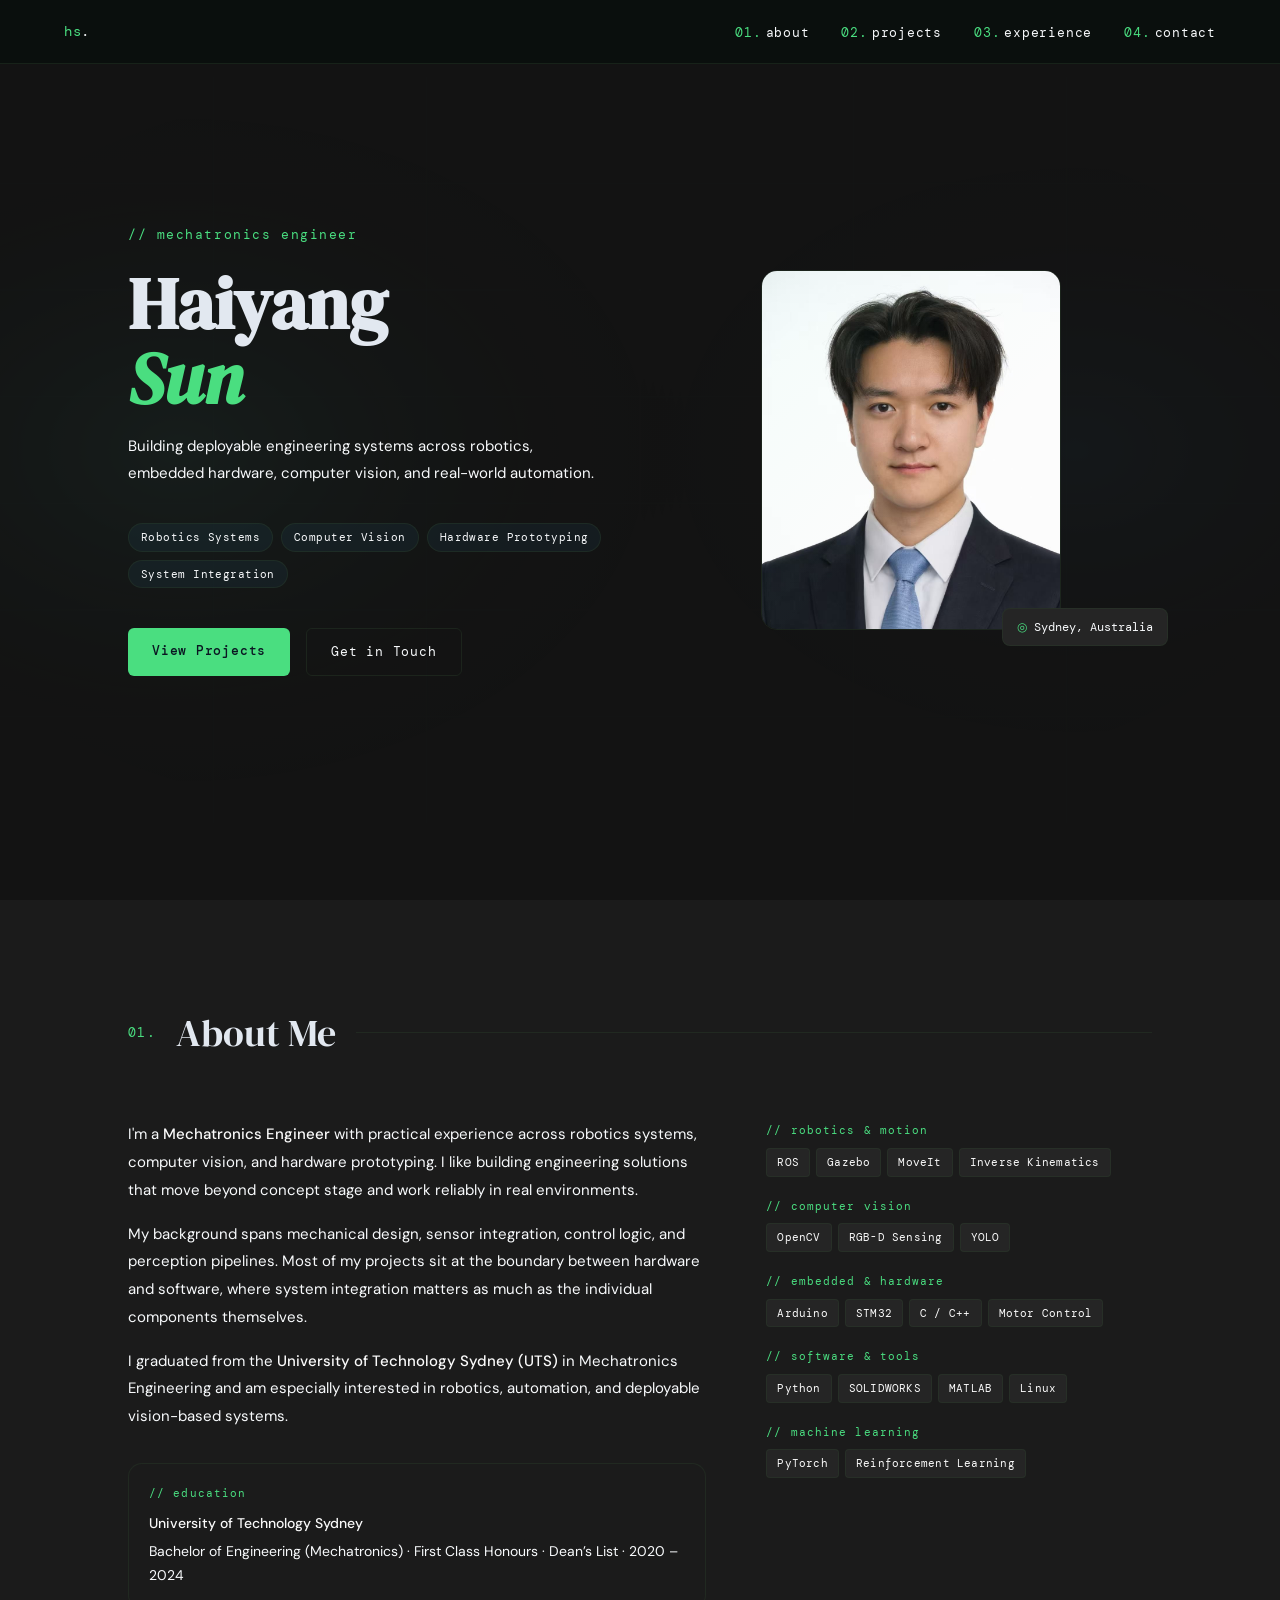
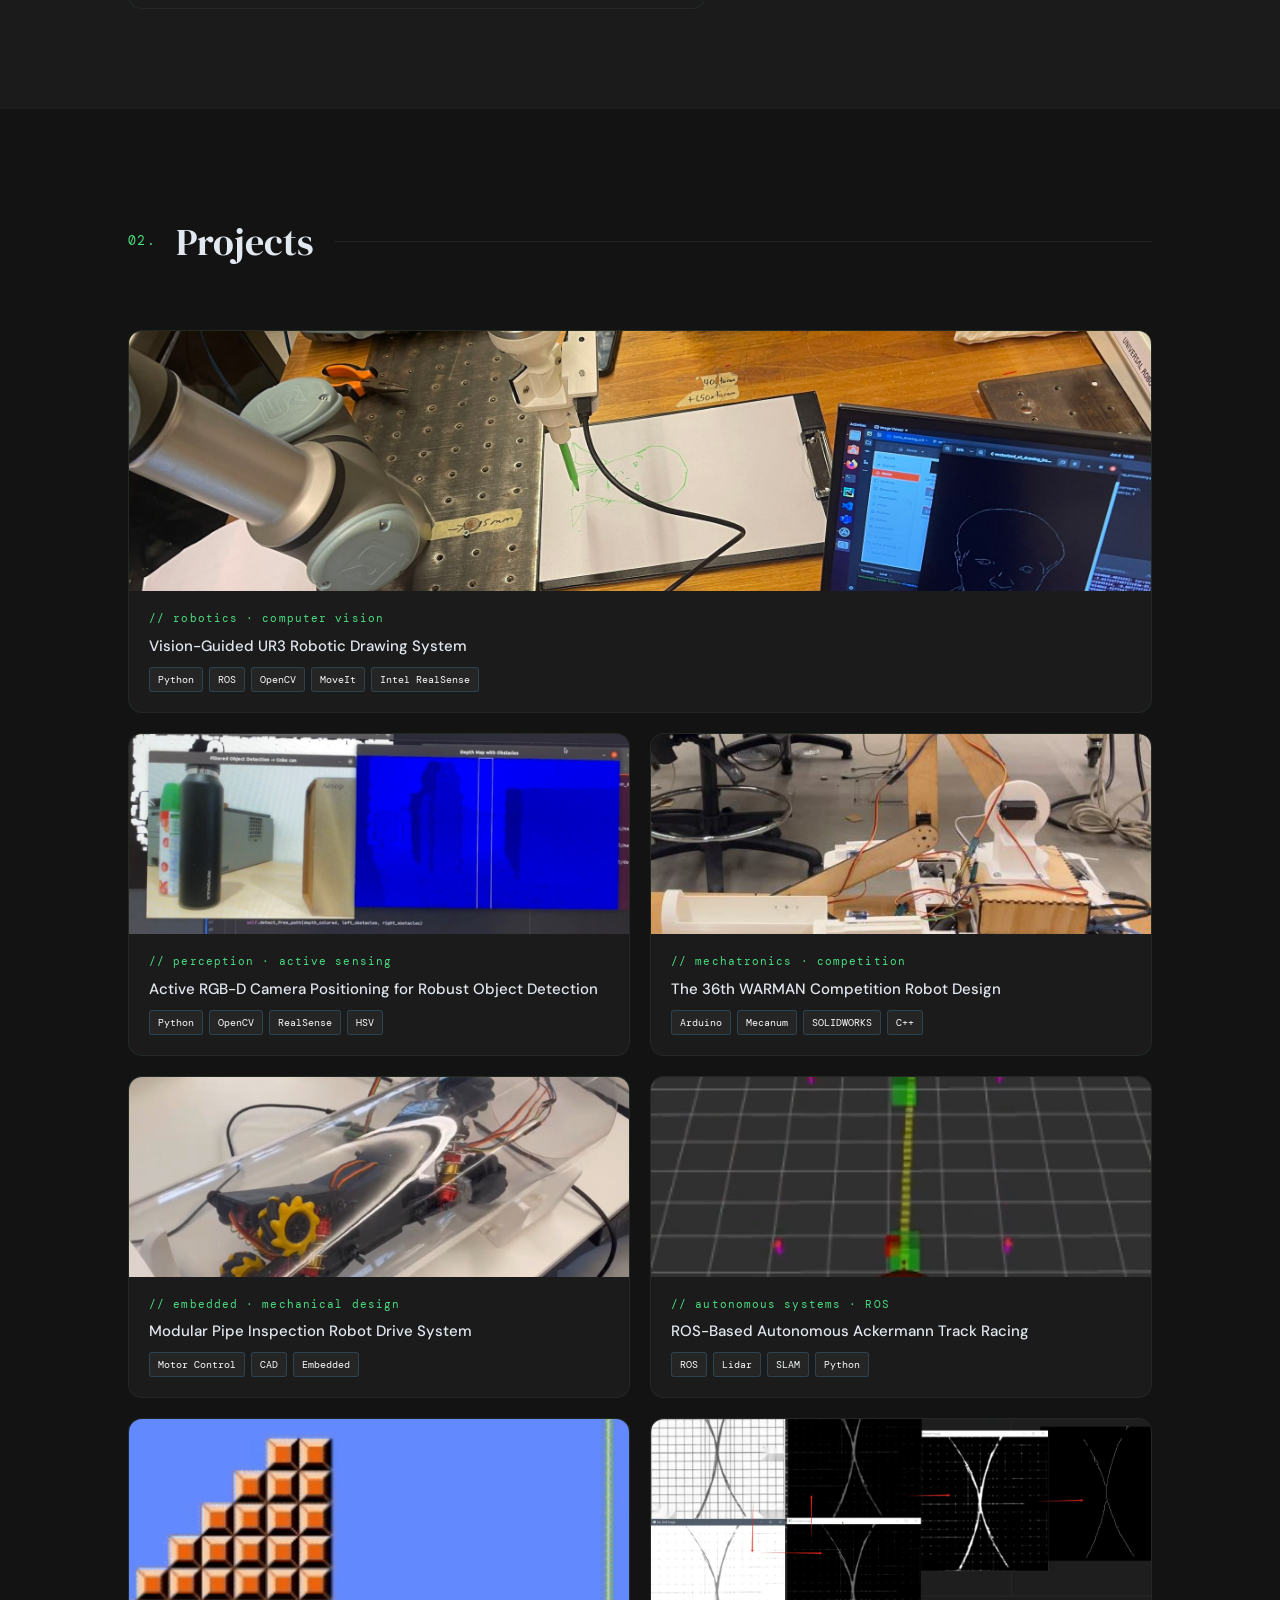
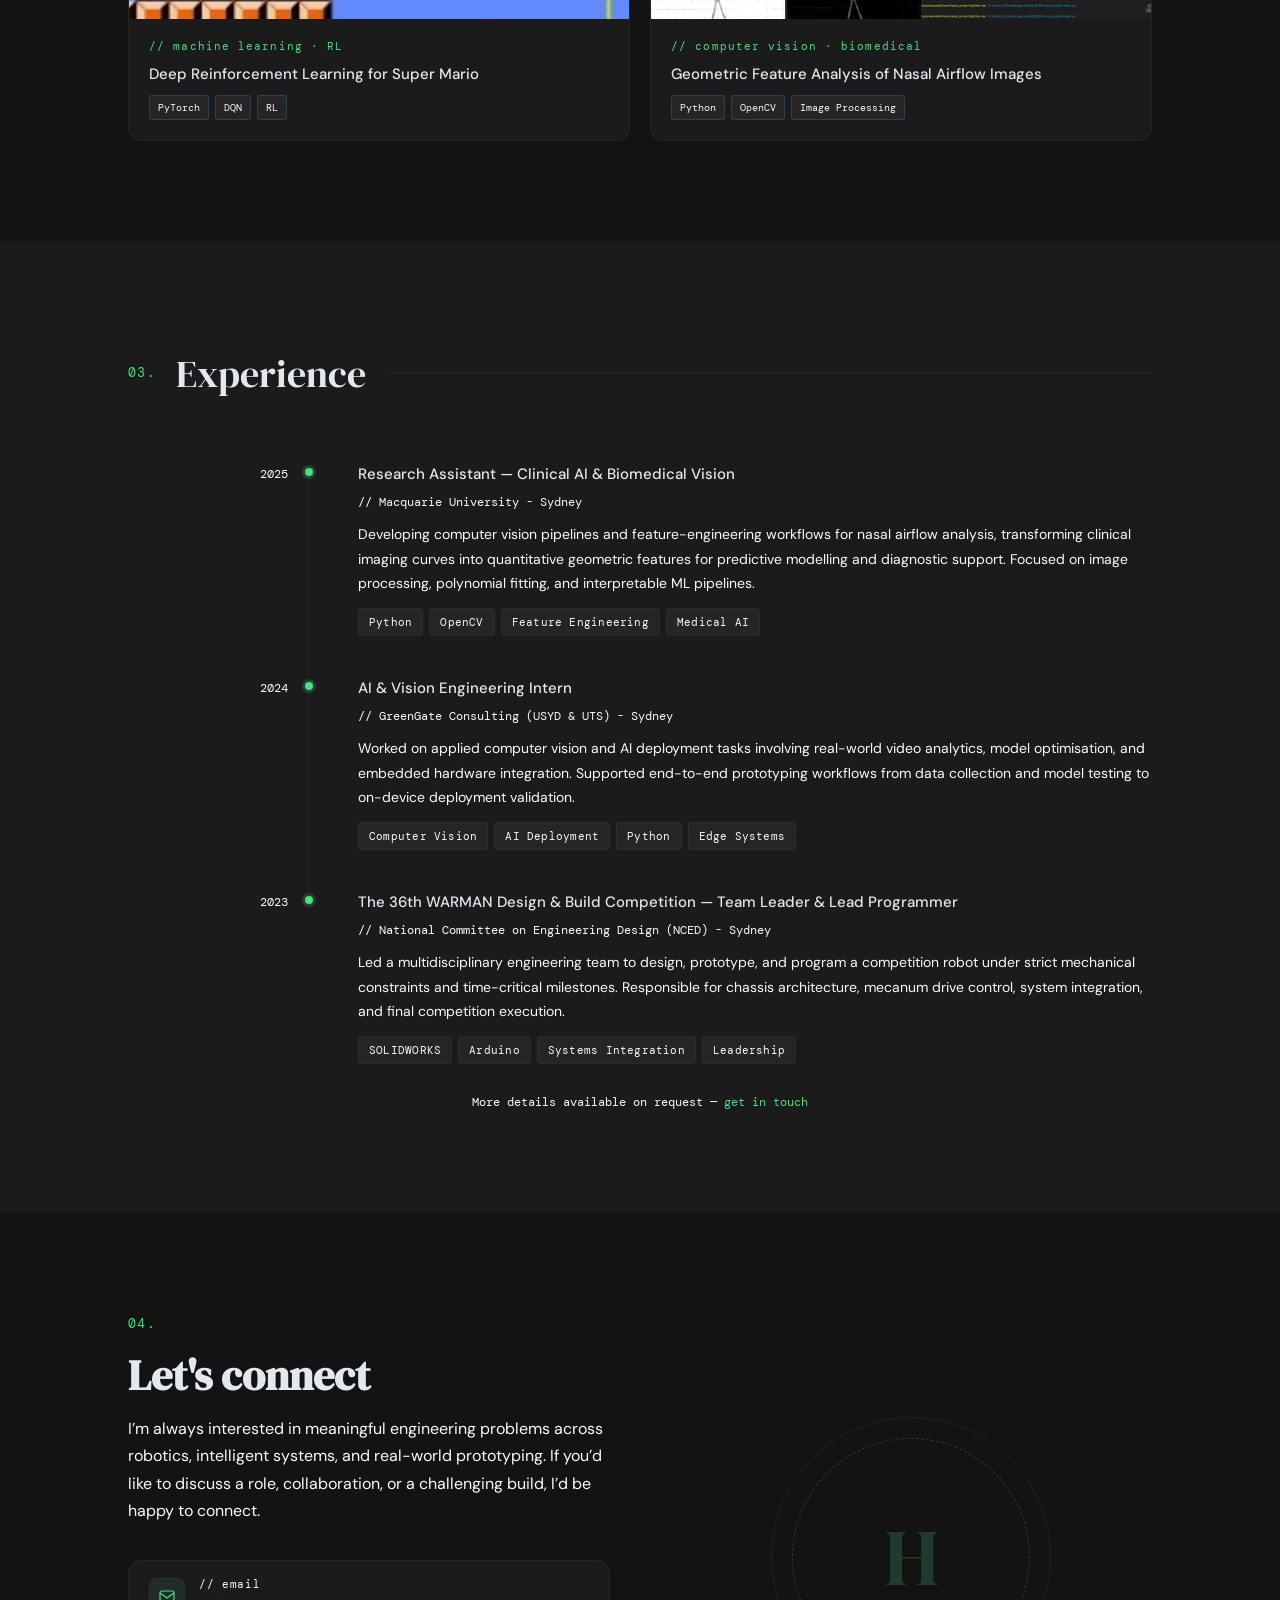
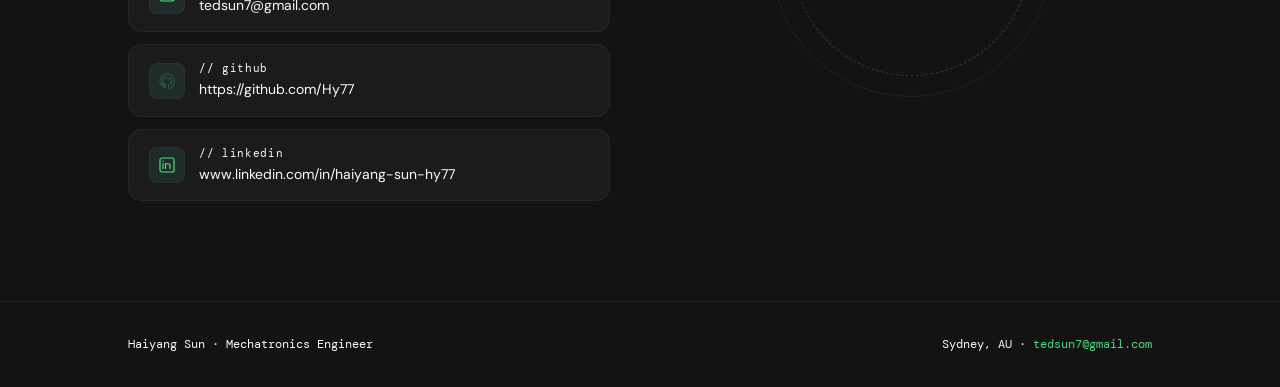
==== commit 157cd377: "add photo" ====
--- a/index.html
+++ b/index.html
@@ -580,7 +580,7 @@
 
     <div class="hero-photo">
       <div class="hero-photo-frame">
-        <img src="https://hy77.github.io/images/test.jpg" alt="Haiyang Sun" />
+        <img src="images/haiyang.jpg" alt="Haiyang Sun" />
       </div>
       <div class="hero-location"><span>◎</span> Sydney, Australia</div>
     </div>
